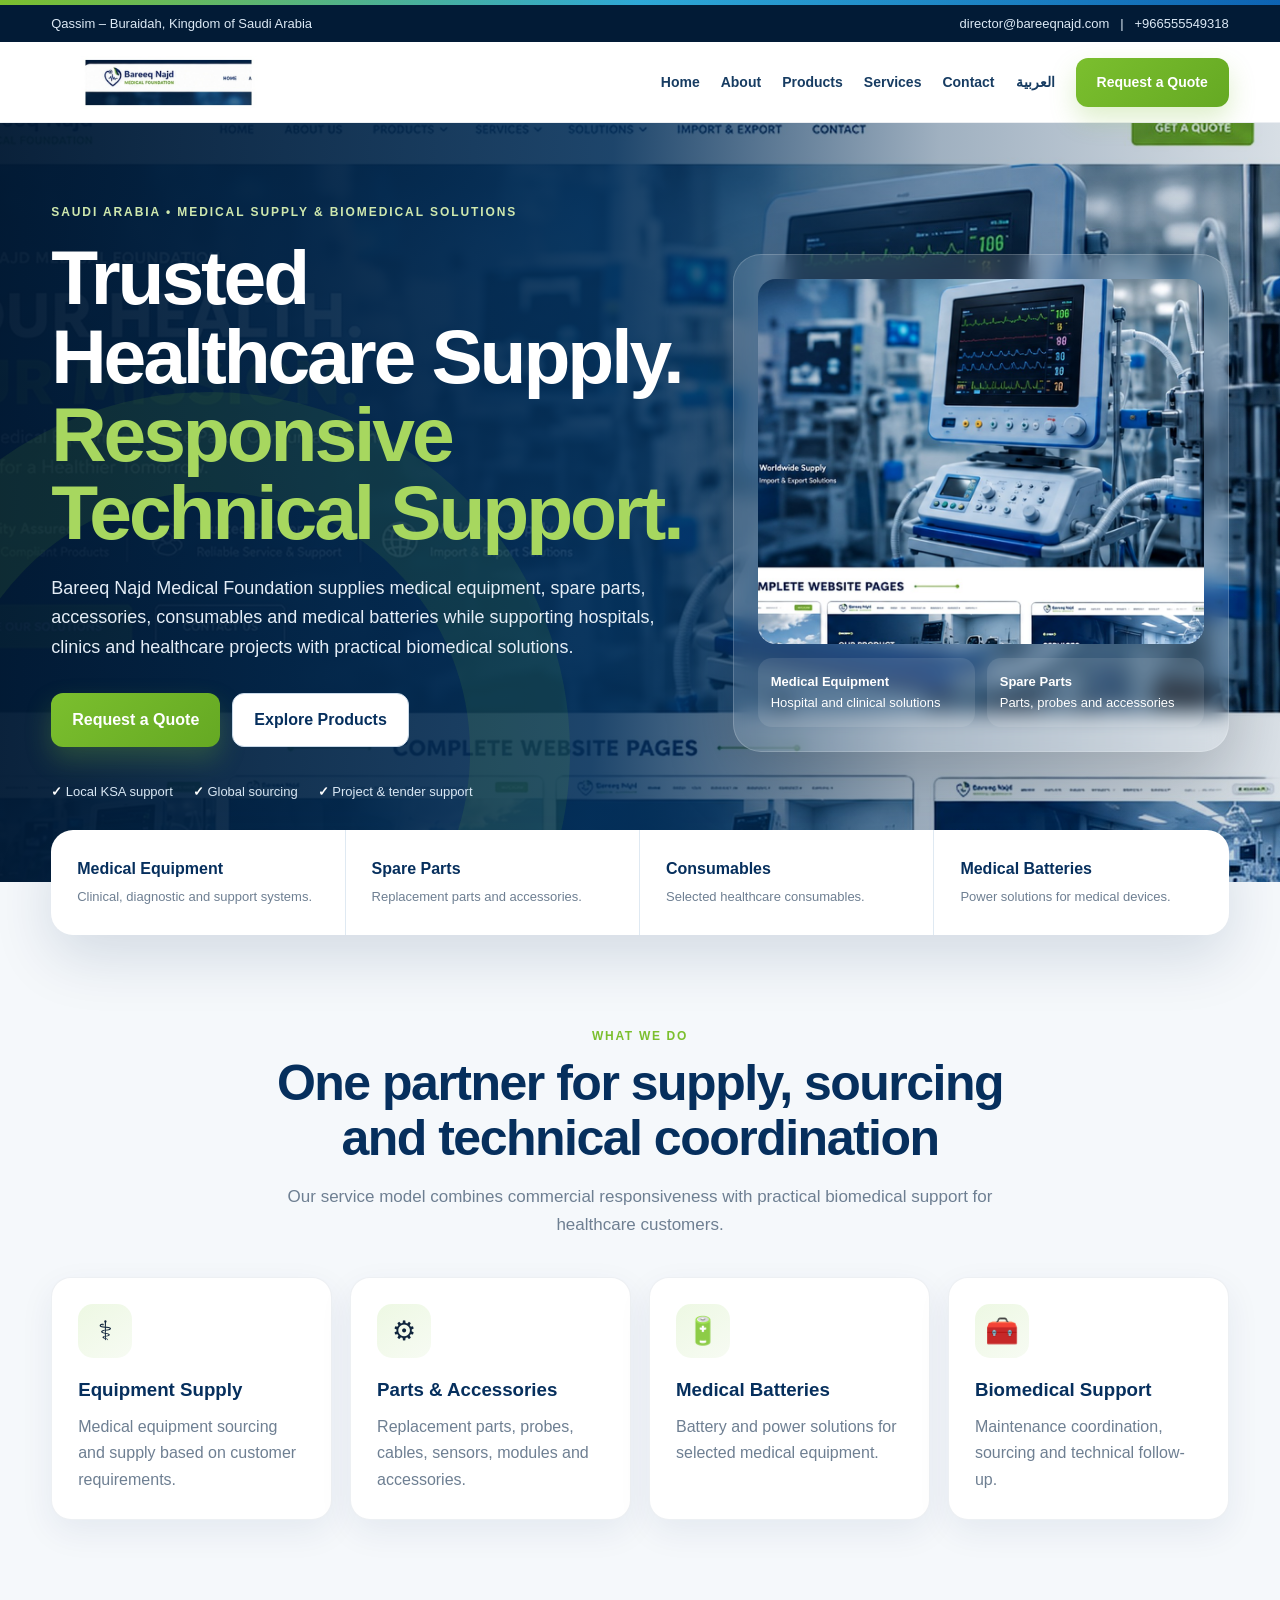
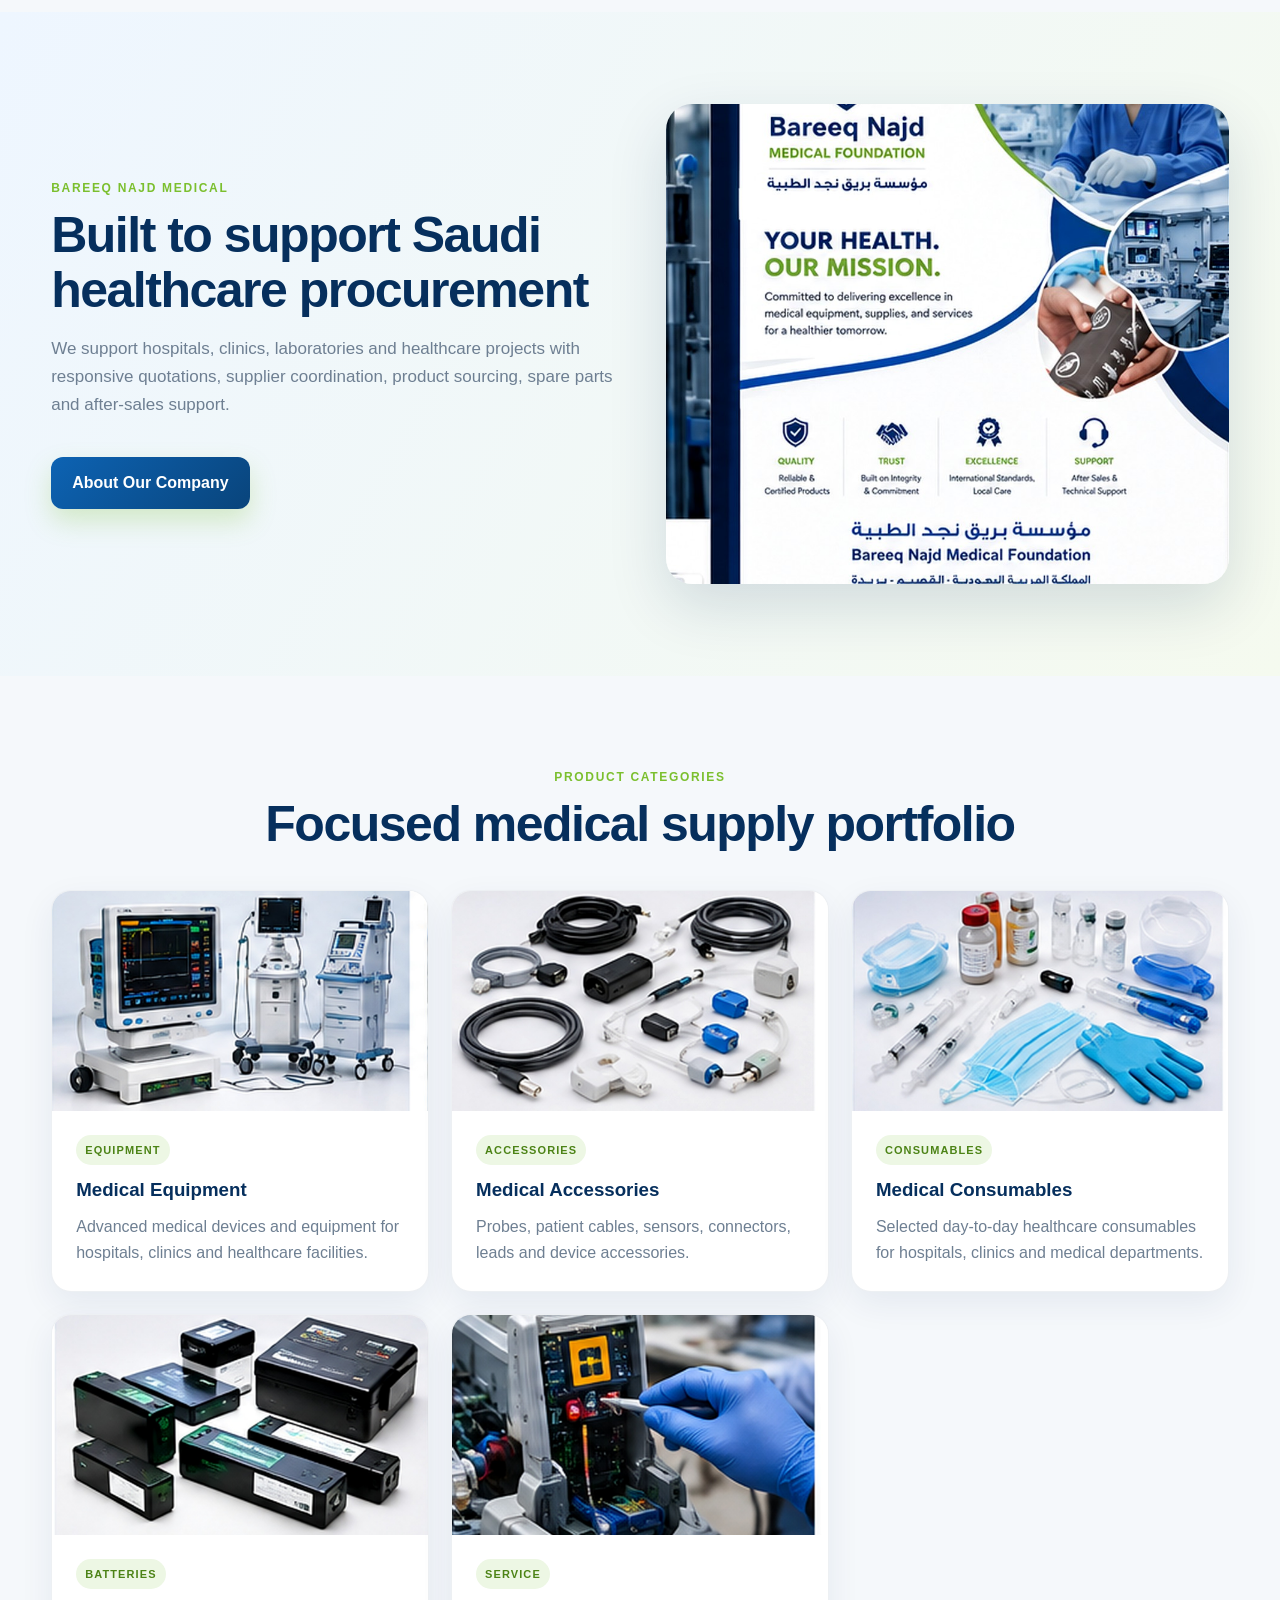
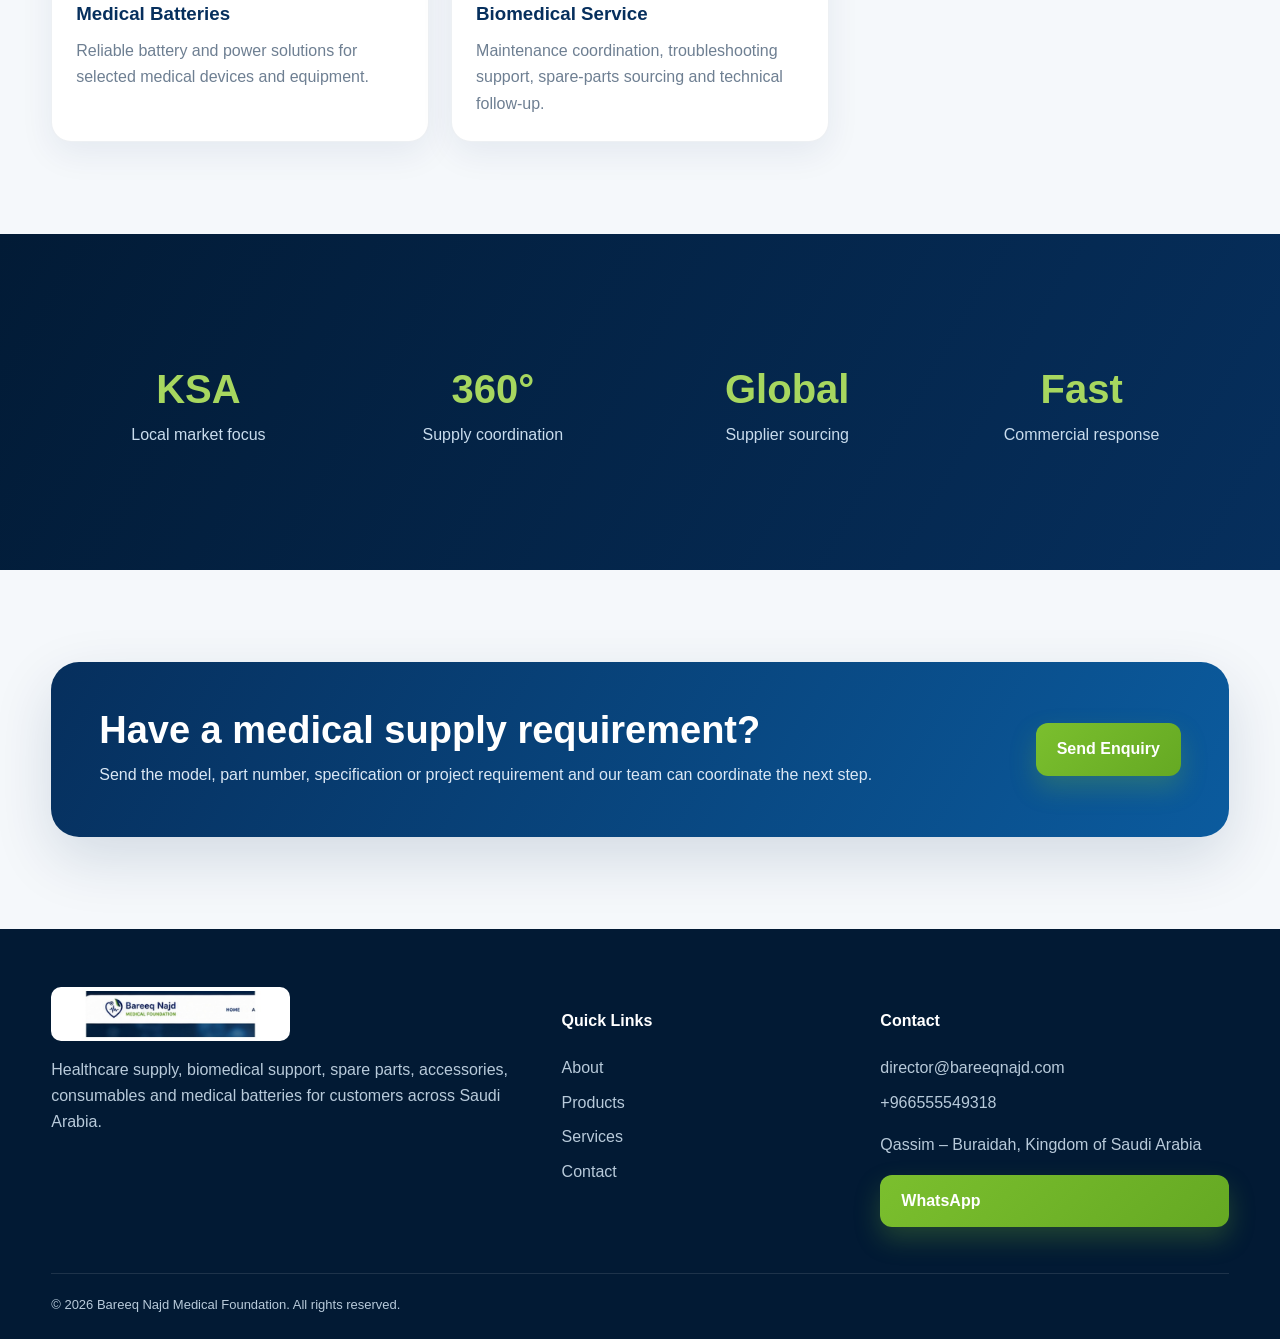
==== index.html @ 255cd8e2 "Add files via upload" ====
<!doctype html><html lang="en"><head>
<meta charset="utf-8"><meta name="viewport" content="width=device-width,initial-scale=1">
<title>Home | Bareeq Najd Medical Foundation</title>
<meta name="description" content="Medical equipment, spare parts, accessories, consumables, medical batteries and biomedical supply solutions in Saudi Arabia.">
<meta property="og:title" content="Home | Bareeq Najd Medical Foundation">
<meta property="og:description" content="Medical equipment, spare parts, accessories, consumables, medical batteries and biomedical supply solutions in Saudi Arabia.">
<meta property="og:type" content="website">
<meta property="og:image" content="https://bareeqnajd.com/hero.jpg">
<link rel="canonical" href="https://bareeqnajd.com/">
<style>
:root{
  --navy:#062f5d;--navy2:#021b36;--blue:#0d63b3;--cyan:#2ea8d7;
  --green:#7bbf2e;--lime:#a7d75f;--ink:#10253d;--muted:#6e7f92;
  --bg:#f5f8fb;--card:#fff;--line:#dfe9f2;--radius:22px;
  --shadow:0 22px 60px rgba(5,45,86,.14);
}
*{box-sizing:border-box}html{scroll-behavior:smooth}body{margin:0;font-family:Inter,Segoe UI,Arial,sans-serif;background:var(--bg);color:var(--ink);line-height:1.65}
a{text-decoration:none;color:inherit}img{display:block;max-width:100%}.container{width:min(1180px,92%);margin:auto}
.topline{height:5px;background:linear-gradient(90deg,var(--green),var(--cyan),var(--blue))}
.topbar{background:var(--navy2);color:#dce9f5;font-size:13px}.topbar .container{display:flex;justify-content:space-between;gap:20px;padding:8px 0;flex-wrap:wrap}
.nav{position:sticky;top:0;z-index:100;background:rgba(255,255,255,.92);backdrop-filter:blur(16px);border-bottom:1px solid rgba(6,47,93,.08)}
.nav-inner{height:80px;display:flex;align-items:center;justify-content:space-between;gap:22px}.brand img{height:53px;width:auto;border-radius:10px}
.links{display:flex;align-items:center;gap:21px;font-size:14px;font-weight:800;color:#173c62}.links a:hover{color:var(--green)}
.menu{display:none;background:none;border:0;font-size:28px}.btn{display:inline-flex;align-items:center;justify-content:center;padding:13px 21px;border-radius:12px;background:linear-gradient(135deg,var(--green),#65a923);color:#fff;font-weight:900;border:0;box-shadow:0 12px 26px rgba(123,191,46,.25);transition:.2s}
.btn:hover{transform:translateY(-2px)}.btn.secondary{background:#fff;color:var(--navy);border:1px solid #c9d9e8;box-shadow:none}.btn.blue{background:linear-gradient(135deg,var(--blue),#09447b)}
.hero{min-height:720px;display:flex;align-items:center;color:#fff;position:relative;overflow:hidden;background:
linear-gradient(92deg,rgba(2,26,52,.97) 0%,rgba(5,49,91,.90) 47%,rgba(5,49,91,.38) 72%,rgba(5,49,91,.14) 100%),
url('hero.jpg') center/cover}
.hero:before{content:"";position:absolute;inset:auto auto -230px -150px;width:520px;height:520px;border-radius:50%;border:100px solid rgba(123,191,46,.10)}
.hero-grid{position:relative;z-index:2;display:grid;grid-template-columns:1.12fr .88fr;align-items:center;gap:50px}.hero-copy{padding:80px 0}.eyebrow{font-size:12px;letter-spacing:.16em;text-transform:uppercase;color:#cfe8ae;font-weight:900}
.hero h1{font-size:clamp(44px,6vw,78px);line-height:1.02;letter-spacing:-.04em;margin:15px 0 22px}.hero h1 span{color:var(--lime)}.hero p{font-size:18px;color:#e4edf6;max-width:700px}
.hero-actions{display:flex;gap:12px;flex-wrap:wrap;margin-top:30px}.trust{display:flex;gap:20px;flex-wrap:wrap;margin-top:34px;color:#d8e7f4;font-size:13px}.trust b{color:#fff}
.hero-panel{background:rgba(255,255,255,.11);border:1px solid rgba(255,255,255,.18);backdrop-filter:blur(10px);border-radius:28px;padding:24px;box-shadow:0 25px 70px rgba(0,0,0,.18)}
.hero-panel img{border-radius:18px;height:365px;width:100%;object-fit:cover}.mini-grid{display:grid;grid-template-columns:1fr 1fr;gap:12px;margin-top:14px}.mini{background:rgba(255,255,255,.10);padding:13px;border-radius:14px;font-size:13px}.mini strong{display:block;color:#fff}
.quick-wrap{margin-top:-52px;position:relative;z-index:5}.quick-grid{display:grid;grid-template-columns:repeat(4,1fr);background:white;border-radius:22px;box-shadow:var(--shadow);overflow:hidden}.quick{padding:26px;border-right:1px solid var(--line)}.quick:last-child{border:0}.quick b{display:block;color:var(--navy);font-size:16px}.quick span{font-size:13px;color:var(--muted)}
section{padding:92px 0}.kicker{color:var(--green);font-weight:900;text-transform:uppercase;letter-spacing:.14em;font-size:12px}.section-head{max-width:760px;margin-bottom:38px}.section-head.center{text-align:center;margin-left:auto;margin-right:auto}.section-head h2{font-size:clamp(32px,4vw,50px);line-height:1.1;color:var(--navy);margin:9px 0 14px;letter-spacing:-.03em}.section-head p{color:var(--muted);font-size:17px}
.grid3{display:grid;grid-template-columns:repeat(3,1fr);gap:22px}.grid4{display:grid;grid-template-columns:repeat(4,1fr);gap:18px}.card{background:#fff;border:1px solid rgba(6,47,93,.07);border-radius:20px;padding:26px;box-shadow:0 12px 34px rgba(6,47,93,.07);transition:.25s}.card:hover{transform:translateY(-6px);box-shadow:var(--shadow)}
.icon{width:54px;height:54px;border-radius:15px;background:linear-gradient(145deg,#edf8e3,#f7fbf3);display:grid;place-items:center;font-size:27px;margin-bottom:17px}.card h3{margin:0 0 8px;color:var(--navy)}.card p{margin:0;color:var(--muted)}
.split{display:grid;grid-template-columns:1fr 1fr;gap:52px;align-items:center}.split img{border-radius:26px;box-shadow:var(--shadow);height:480px;width:100%;object-fit:cover}.soft{background:linear-gradient(120deg,#eef6ff,#f5faef)}
.product{padding:0;overflow:hidden}.product img{height:220px;width:100%;object-fit:cover}.product .pad{padding:24px}.tag{display:inline-block;font-size:11px;text-transform:uppercase;letter-spacing:.1em;background:#edf7e4;color:#4c8316;padding:6px 9px;border-radius:999px;font-weight:900;margin-bottom:10px}
.stats{background:linear-gradient(120deg,var(--navy2),var(--navy));color:#fff}.stats-grid{display:grid;grid-template-columns:repeat(4,1fr);text-align:center}.stat{padding:30px}.stat b{display:block;font-size:40px;color:var(--lime)}.stat span{color:#c9dced}
.cta{background:linear-gradient(120deg,#062f5d,#0b5b9e);color:#fff;border-radius:28px;padding:48px;display:flex;justify-content:space-between;align-items:center;gap:30px;box-shadow:var(--shadow)}.cta h2{font-size:38px;line-height:1.1;margin:0 0 10px}.cta p{margin:0;color:#dbe8f5}
.page-hero{padding:105px 0 85px;color:#fff;background:linear-gradient(110deg,rgba(2,27,54,.96),rgba(8,72,128,.76)),url('equipment.jpg') center/cover}.page-hero h1{font-size:54px;margin:8px 0 12px}.page-hero p{max-width:740px;color:#dceaf7}
.contact-grid{display:grid;grid-template-columns:.85fr 1.15fr;gap:30px}.contact-card,.form-card{background:#fff;border-radius:22px;padding:30px;box-shadow:var(--shadow)}input,textarea{width:100%;padding:13px 14px;border:1px solid #cbd9e6;border-radius:11px;font:inherit;margin:7px 0 15px}textarea{min-height:140px}
.footer{background:#021a34;color:#b8cada;padding:58px 0 24px}.footer-grid{display:grid;grid-template-columns:1.35fr .8fr 1fr;gap:40px}.footer h4{color:#fff}.footer a{display:block;margin:8px 0}.footer .logo{height:54px;border-radius:10px;margin-bottom:16px}.copy{border-top:1px solid rgba(255,255,255,.11);margin-top:38px;padding-top:20px;font-size:13px}
@media(max-width:930px){.links{display:none;position:absolute;top:80px;left:0;right:0;background:#fff;padding:20px;flex-direction:column;align-items:flex-start}.links.open{display:flex}.menu{display:block}.hero-grid,.split,.contact-grid,.footer-grid{grid-template-columns:1fr}.hero-panel{display:none}.quick-grid,.grid4,.stats-grid{grid-template-columns:repeat(2,1fr)}.grid3{grid-template-columns:1fr 1fr}}
@media(max-width:600px){.quick-grid,.grid4,.stats-grid,.grid3{grid-template-columns:1fr}.hero{min-height:610px}.hero h1{font-size:44px}.page-hero h1{font-size:42px}.topbar .container{display:block}.cta{flex-direction:column;align-items:flex-start}}
</style></head><body>
<div class="topline"></div>
<div class="topbar"><div class="container"><span>Qassim – Buraidah, Kingdom of Saudi Arabia</span><span>director@bareeqnajd.com &nbsp; | &nbsp; +966555549318</span></div></div>
<nav class="nav"><div class="container nav-inner">
<a class="brand" href="index.html"><img src="logo.jpg" alt="Bareeq Najd Medical Foundation"></a>
<button class="menu" aria-label="Menu">☰</button>
<div class="links">
<a href="index.html">Home</a><a href="about.html">About</a><a href="products.html">Products</a><a href="services.html">Services</a><a href="contact.html">Contact</a><a href="ar.html">العربية</a>
<a class="btn" href="contact.html">Request a Quote</a>
</div></div></nav>

<header class="hero"><div class="container hero-grid"><div class="hero-copy">
<div class="eyebrow">Saudi Arabia • Medical Supply & Biomedical Solutions</div>
<h1>Trusted Healthcare Supply.<br><span>Responsive Technical Support.</span></h1>
<p>Bareeq Najd Medical Foundation supplies medical equipment, spare parts, accessories, consumables and medical batteries while supporting hospitals, clinics and healthcare projects with practical biomedical solutions.</p>
<div class="hero-actions"><a class="btn" href="contact.html">Request a Quote</a><a class="btn secondary" href="products.html">Explore Products</a></div>
<div class="trust"><span><b>✓</b> Local KSA support</span><span><b>✓</b> Global sourcing</span><span><b>✓</b> Project & tender support</span></div>
</div><div class="hero-panel"><img src="equipment.jpg" alt="Medical equipment"><div class="mini-grid"><div class="mini"><strong>Medical Equipment</strong>Hospital and clinical solutions</div><div class="mini"><strong>Spare Parts</strong>Parts, probes and accessories</div></div></div></div></header>
<div class="container quick-wrap"><div class="quick-grid">
<div class="quick"><b>Medical Equipment</b><span>Clinical, diagnostic and support systems.</span></div>
<div class="quick"><b>Spare Parts</b><span>Replacement parts and accessories.</span></div>
<div class="quick"><b>Consumables</b><span>Selected healthcare consumables.</span></div>
<div class="quick"><b>Medical Batteries</b><span>Power solutions for medical devices.</span></div>
</div></div>
<section><div class="container"><div class="section-head center"><div class="kicker">What we do</div><h2>One partner for supply, sourcing and technical coordination</h2><p>Our service model combines commercial responsiveness with practical biomedical support for healthcare customers.</p></div>
<div class="grid4">
<div class="card"><div class="icon">⚕</div><h3>Equipment Supply</h3><p>Medical equipment sourcing and supply based on customer requirements.</p></div>
<div class="card"><div class="icon">⚙</div><h3>Parts & Accessories</h3><p>Replacement parts, probes, cables, sensors, modules and accessories.</p></div>
<div class="card"><div class="icon">🔋</div><h3>Medical Batteries</h3><p>Battery and power solutions for selected medical equipment.</p></div>
<div class="card"><div class="icon">🧰</div><h3>Biomedical Support</h3><p>Maintenance coordination, sourcing and technical follow-up.</p></div>
</div></div></section>
<section class="soft"><div class="container split"><div><div class="section-head"><div class="kicker">Bareeq Najd Medical</div><h2>Built to support Saudi healthcare procurement</h2><p>We support hospitals, clinics, laboratories and healthcare projects with responsive quotations, supplier coordination, product sourcing, spare parts and after-sales support.</p></div><a class="btn blue" href="about.html">About Our Company</a></div><img src="clinical.jpg" alt="Clinical healthcare environment"></div></section>
<section><div class="container"><div class="section-head center"><div class="kicker">Product categories</div><h2>Focused medical supply portfolio</h2></div>

<div class="grid3">
<div class="card product"><img src="equipment-category.jpg" alt="Medical equipment"><div class="pad"><span class="tag">Equipment</span><h3>Medical Equipment</h3><p>Advanced medical devices and equipment for hospitals, clinics and healthcare facilities.</p></div></div>
<div class="card product"><img src="accessories.jpg" alt="Medical accessories"><div class="pad"><span class="tag">Accessories</span><h3>Medical Accessories</h3><p>Probes, patient cables, sensors, connectors, leads and device accessories.</p></div></div>
<div class="card product"><img src="consumables.jpg" alt="Medical consumables"><div class="pad"><span class="tag">Consumables</span><h3>Medical Consumables</h3><p>Selected day-to-day healthcare consumables for hospitals, clinics and medical departments.</p></div></div>
<div class="card product"><img src="batteries.jpg" alt="Medical batteries"><div class="pad"><span class="tag">Batteries</span><h3>Medical Batteries</h3><p>Reliable battery and power solutions for selected medical devices and equipment.</p></div></div>
<div class="card product"><img src="service.jpg" alt="Biomedical service"><div class="pad"><span class="tag">Service</span><h3>Biomedical Service</h3><p>Maintenance coordination, troubleshooting support, spare-parts sourcing and technical follow-up.</p></div></div>
</div></div></section>
<section class="stats"><div class="container stats-grid"><div class="stat"><b>KSA</b><span>Local market focus</span></div><div class="stat"><b>360°</b><span>Supply coordination</span></div><div class="stat"><b>Global</b><span>Supplier sourcing</span></div><div class="stat"><b>Fast</b><span>Commercial response</span></div></div></section>
<section><div class="container"><div class="cta"><div><h2>Have a medical supply requirement?</h2><p>Send the model, part number, specification or project requirement and our team can coordinate the next step.</p></div><a class="btn" href="contact.html">Send Enquiry</a></div></div></section>

<footer class="footer"><div class="container"><div class="footer-grid">
<div><img class="logo" src="logo.jpg"><p>Healthcare supply, biomedical support, spare parts, accessories, consumables and medical batteries for customers across Saudi Arabia.</p></div>
<div><h4>Quick Links</h4><a href="about.html">About</a><a href="products.html">Products</a><a href="services.html">Services</a><a href="contact.html">Contact</a></div>
<div><h4>Contact</h4><a href="mailto:director@bareeqnajd.com">director@bareeqnajd.com</a><a href="tel:+966555549318">+966555549318</a><p>Qassim – Buraidah, Kingdom of Saudi Arabia</p><a class="btn" href="https://wa.me/966555549318" target="_blank">WhatsApp</a></div>
</div><div class="copy">© <span data-year></span> Bareeq Najd Medical Foundation. All rights reserved.</div></div></footer>
<script>
document.querySelector('.menu')?.addEventListener('click',()=>document.querySelector('.links')?.classList.toggle('open'));
document.querySelectorAll('[data-year]').forEach(x=>x.textContent=new Date().getFullYear());
</script>
</body></html>
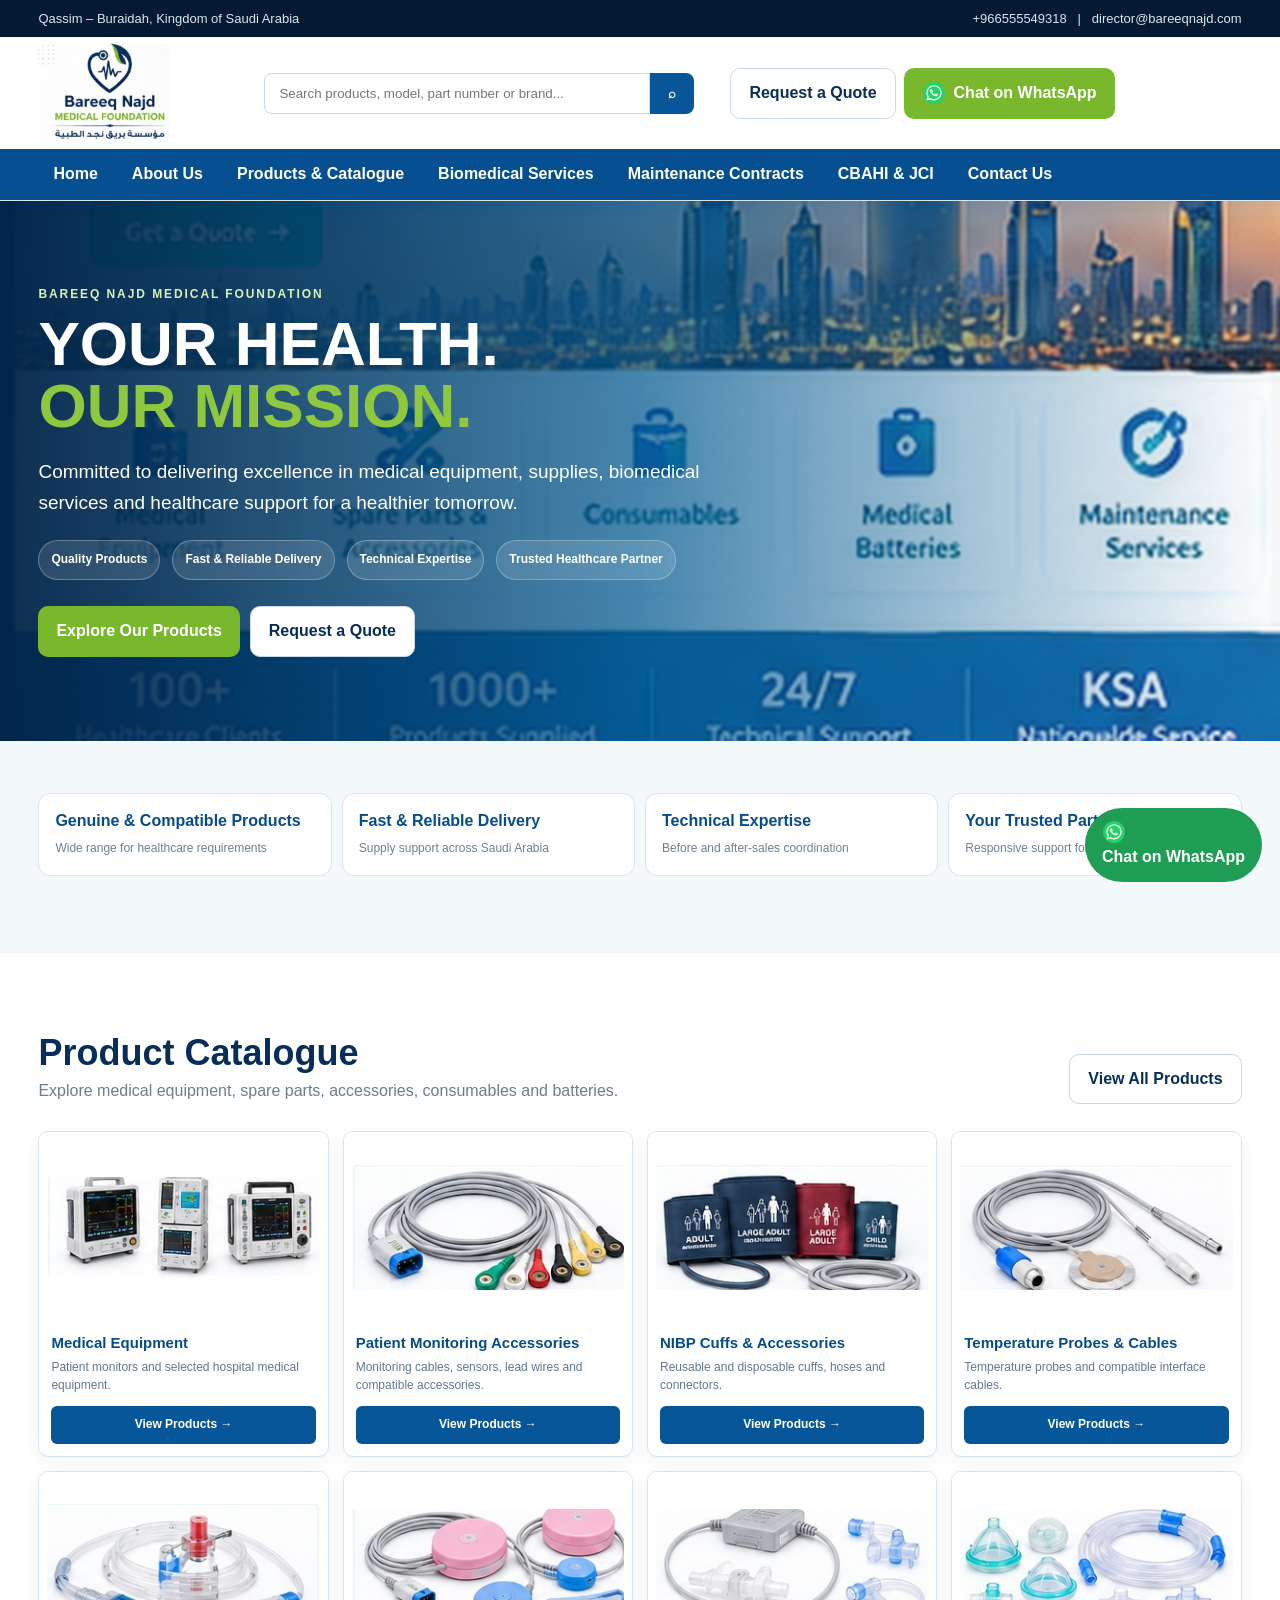
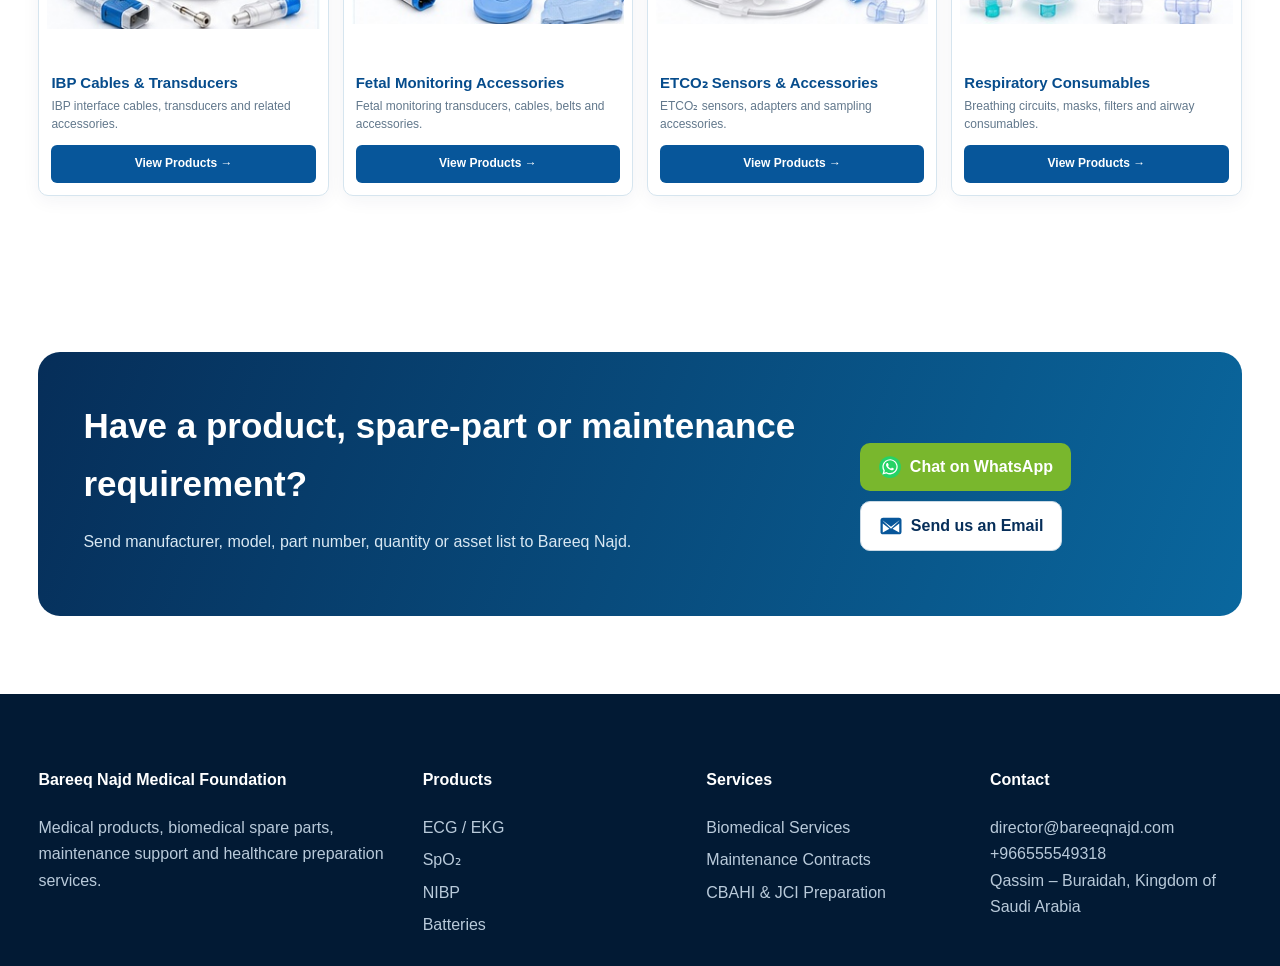
==== commit 981471b6: "Add files via upload" ====
--- a/index.html
+++ b/index.html
@@ -1,101 +1,44 @@
-<!doctype html><html lang="en"><head>
-<meta charset="utf-8"><meta name="viewport" content="width=device-width,initial-scale=1">
-<title>Home | Bareeq Najd Medical Foundation</title>
-<meta name="description" content="Medical equipment, spare parts, accessories, consumables, medical batteries and biomedical supply solutions in Saudi Arabia.">
-<meta property="og:title" content="Home | Bareeq Najd Medical Foundation">
-<meta property="og:description" content="Medical equipment, spare parts, accessories, consumables, medical batteries and biomedical supply solutions in Saudi Arabia.">
-<meta property="og:type" content="website">
-<meta property="og:image" content="https://bareeqnajd.com/hero.jpg">
-<link rel="canonical" href="https://bareeqnajd.com/">
-<style>
-:root{
-  --navy:#062f5d;--navy2:#021b36;--blue:#0d63b3;--cyan:#2ea8d7;
-  --green:#7bbf2e;--lime:#a7d75f;--ink:#10253d;--muted:#6e7f92;
-  --bg:#f5f8fb;--card:#fff;--line:#dfe9f2;--radius:22px;
-  --shadow:0 22px 60px rgba(5,45,86,.14);
-}
-*{box-sizing:border-box}html{scroll-behavior:smooth}body{margin:0;font-family:Inter,Segoe UI,Arial,sans-serif;background:var(--bg);color:var(--ink);line-height:1.65}
-a{text-decoration:none;color:inherit}img{display:block;max-width:100%}.container{width:min(1180px,92%);margin:auto}
-.topline{height:5px;background:linear-gradient(90deg,var(--green),var(--cyan),var(--blue))}
-.topbar{background:var(--navy2);color:#dce9f5;font-size:13px}.topbar .container{display:flex;justify-content:space-between;gap:20px;padding:8px 0;flex-wrap:wrap}
-.nav{position:sticky;top:0;z-index:100;background:rgba(255,255,255,.92);backdrop-filter:blur(16px);border-bottom:1px solid rgba(6,47,93,.08)}
-.nav-inner{height:80px;display:flex;align-items:center;justify-content:space-between;gap:22px}.brand img{height:53px;width:auto;border-radius:10px}
-.links{display:flex;align-items:center;gap:21px;font-size:14px;font-weight:800;color:#173c62}.links a:hover{color:var(--green)}
-.menu{display:none;background:none;border:0;font-size:28px}.btn{display:inline-flex;align-items:center;justify-content:center;padding:13px 21px;border-radius:12px;background:linear-gradient(135deg,var(--green),#65a923);color:#fff;font-weight:900;border:0;box-shadow:0 12px 26px rgba(123,191,46,.25);transition:.2s}
-.btn:hover{transform:translateY(-2px)}.btn.secondary{background:#fff;color:var(--navy);border:1px solid #c9d9e8;box-shadow:none}.btn.blue{background:linear-gradient(135deg,var(--blue),#09447b)}
-.hero{min-height:720px;display:flex;align-items:center;color:#fff;position:relative;overflow:hidden;background:
-linear-gradient(92deg,rgba(2,26,52,.97) 0%,rgba(5,49,91,.90) 47%,rgba(5,49,91,.38) 72%,rgba(5,49,91,.14) 100%),
-url('hero.jpg') center/cover}
-.hero:before{content:"";position:absolute;inset:auto auto -230px -150px;width:520px;height:520px;border-radius:50%;border:100px solid rgba(123,191,46,.10)}
-.hero-grid{position:relative;z-index:2;display:grid;grid-template-columns:1.12fr .88fr;align-items:center;gap:50px}.hero-copy{padding:80px 0}.eyebrow{font-size:12px;letter-spacing:.16em;text-transform:uppercase;color:#cfe8ae;font-weight:900}
-.hero h1{font-size:clamp(44px,6vw,78px);line-height:1.02;letter-spacing:-.04em;margin:15px 0 22px}.hero h1 span{color:var(--lime)}.hero p{font-size:18px;color:#e4edf6;max-width:700px}
-.hero-actions{display:flex;gap:12px;flex-wrap:wrap;margin-top:30px}.trust{display:flex;gap:20px;flex-wrap:wrap;margin-top:34px;color:#d8e7f4;font-size:13px}.trust b{color:#fff}
-.hero-panel{background:rgba(255,255,255,.11);border:1px solid rgba(255,255,255,.18);backdrop-filter:blur(10px);border-radius:28px;padding:24px;box-shadow:0 25px 70px rgba(0,0,0,.18)}
-.hero-panel img{border-radius:18px;height:365px;width:100%;object-fit:cover}.mini-grid{display:grid;grid-template-columns:1fr 1fr;gap:12px;margin-top:14px}.mini{background:rgba(255,255,255,.10);padding:13px;border-radius:14px;font-size:13px}.mini strong{display:block;color:#fff}
-.quick-wrap{margin-top:-52px;position:relative;z-index:5}.quick-grid{display:grid;grid-template-columns:repeat(4,1fr);background:white;border-radius:22px;box-shadow:var(--shadow);overflow:hidden}.quick{padding:26px;border-right:1px solid var(--line)}.quick:last-child{border:0}.quick b{display:block;color:var(--navy);font-size:16px}.quick span{font-size:13px;color:var(--muted)}
-section{padding:92px 0}.kicker{color:var(--green);font-weight:900;text-transform:uppercase;letter-spacing:.14em;font-size:12px}.section-head{max-width:760px;margin-bottom:38px}.section-head.center{text-align:center;margin-left:auto;margin-right:auto}.section-head h2{font-size:clamp(32px,4vw,50px);line-height:1.1;color:var(--navy);margin:9px 0 14px;letter-spacing:-.03em}.section-head p{color:var(--muted);font-size:17px}
-.grid3{display:grid;grid-template-columns:repeat(3,1fr);gap:22px}.grid4{display:grid;grid-template-columns:repeat(4,1fr);gap:18px}.card{background:#fff;border:1px solid rgba(6,47,93,.07);border-radius:20px;padding:26px;box-shadow:0 12px 34px rgba(6,47,93,.07);transition:.25s}.card:hover{transform:translateY(-6px);box-shadow:var(--shadow)}
-.icon{width:54px;height:54px;border-radius:15px;background:linear-gradient(145deg,#edf8e3,#f7fbf3);display:grid;place-items:center;font-size:27px;margin-bottom:17px}.card h3{margin:0 0 8px;color:var(--navy)}.card p{margin:0;color:var(--muted)}
-.split{display:grid;grid-template-columns:1fr 1fr;gap:52px;align-items:center}.split img{border-radius:26px;box-shadow:var(--shadow);height:480px;width:100%;object-fit:cover}.soft{background:linear-gradient(120deg,#eef6ff,#f5faef)}
-.product{padding:0;overflow:hidden}.product img{height:220px;width:100%;object-fit:cover}.product .pad{padding:24px}.tag{display:inline-block;font-size:11px;text-transform:uppercase;letter-spacing:.1em;background:#edf7e4;color:#4c8316;padding:6px 9px;border-radius:999px;font-weight:900;margin-bottom:10px}
-.stats{background:linear-gradient(120deg,var(--navy2),var(--navy));color:#fff}.stats-grid{display:grid;grid-template-columns:repeat(4,1fr);text-align:center}.stat{padding:30px}.stat b{display:block;font-size:40px;color:var(--lime)}.stat span{color:#c9dced}
-.cta{background:linear-gradient(120deg,#062f5d,#0b5b9e);color:#fff;border-radius:28px;padding:48px;display:flex;justify-content:space-between;align-items:center;gap:30px;box-shadow:var(--shadow)}.cta h2{font-size:38px;line-height:1.1;margin:0 0 10px}.cta p{margin:0;color:#dbe8f5}
-.page-hero{padding:105px 0 85px;color:#fff;background:linear-gradient(110deg,rgba(2,27,54,.96),rgba(8,72,128,.76)),url('equipment.jpg') center/cover}.page-hero h1{font-size:54px;margin:8px 0 12px}.page-hero p{max-width:740px;color:#dceaf7}
-.contact-grid{display:grid;grid-template-columns:.85fr 1.15fr;gap:30px}.contact-card,.form-card{background:#fff;border-radius:22px;padding:30px;box-shadow:var(--shadow)}input,textarea{width:100%;padding:13px 14px;border:1px solid #cbd9e6;border-radius:11px;font:inherit;margin:7px 0 15px}textarea{min-height:140px}
-.footer{background:#021a34;color:#b8cada;padding:58px 0 24px}.footer-grid{display:grid;grid-template-columns:1.35fr .8fr 1fr;gap:40px}.footer h4{color:#fff}.footer a{display:block;margin:8px 0}.footer .logo{height:54px;border-radius:10px;margin-bottom:16px}.copy{border-top:1px solid rgba(255,255,255,.11);margin-top:38px;padding-top:20px;font-size:13px}
-@media(max-width:930px){.links{display:none;position:absolute;top:80px;left:0;right:0;background:#fff;padding:20px;flex-direction:column;align-items:flex-start}.links.open{display:flex}.menu{display:block}.hero-grid,.split,.contact-grid,.footer-grid{grid-template-columns:1fr}.hero-panel{display:none}.quick-grid,.grid4,.stats-grid{grid-template-columns:repeat(2,1fr)}.grid3{grid-template-columns:1fr 1fr}}
-@media(max-width:600px){.quick-grid,.grid4,.stats-grid,.grid3{grid-template-columns:1fr}.hero{min-height:610px}.hero h1{font-size:44px}.page-hero h1{font-size:42px}.topbar .container{display:block}.cta{flex-direction:column;align-items:flex-start}}
-</style></head><body>
-<div class="topline"></div>
-<div class="topbar"><div class="container"><span>Qassim – Buraidah, Kingdom of Saudi Arabia</span><span>director@bareeqnajd.com &nbsp; | &nbsp; +966555549318</span></div></div>
-<nav class="nav"><div class="container nav-inner">
-<a class="brand" href="index.html"><img src="logo.jpg" alt="Bareeq Najd Medical Foundation"></a>
-<button class="menu" aria-label="Menu">☰</button>
-<div class="links">
-<a href="index.html">Home</a><a href="about.html">About</a><a href="products.html">Products</a><a href="services.html">Services</a><a href="contact.html">Contact</a><a href="ar.html">العربية</a>
-<a class="btn" href="contact.html">Request a Quote</a>
-</div></div></nav>
+<!doctype html><html><head><meta charset="utf-8"><meta name="viewport" content="width=device-width,initial-scale=1"><title>Bareeq Najd Medical Foundation</title><style>/*
+Theme Name: Bareeq Najd Premium
+Theme URI: https://bareeqnajd.com/
+Author: Bareeq Najd Medical Foundation
+Description: Premium healthcare supply, biomedical engineering, maintenance and accreditation-preparation WordPress theme.
+Version: 3.0.0
+Requires at least: 6.0
+Requires PHP: 7.4
+Text Domain: bareeq-najd
+*/
+:root{--navy:#062e59;--deep:#031a32;--blue:#0869b7;--cyan:#0aa7a7;--green:#79b72d;--ice:#f3f8fb;--white:#fff;--ink:#13273d;--muted:#6c7d8d;--line:#dbe6ef;--shadow:0 20px 55px rgba(3,42,78,.13)}
+*{box-sizing:border-box}html{scroll-behavior:smooth}body{margin:0;background:#fff;color:var(--ink);font-family:Inter,Segoe UI,Arial,sans-serif;line-height:1.65}a{text-decoration:none;color:inherit}img{max-width:100%;display:block}.wrap{width:min(1280px,94%);margin:auto}
+.top{background:var(--deep);color:#d8e7f3;font-size:13px}.top .wrap{display:flex;justify-content:space-between;gap:20px;padding:8px 0;flex-wrap:wrap}.header{background:#fff;position:sticky;top:0;z-index:999;border-bottom:1px solid var(--line);box-shadow:0 3px 15px rgba(0,0,0,.035)}.admin-bar .header{top:32px}.headrow{min-height:84px;display:flex;align-items:center;gap:24px}.brand{display:flex;align-items:center;gap:11px;min-width:300px;font-weight:900;color:var(--navy)}.brand img,.brand .custom-logo{height:55px;width:auto;border-radius:9px}.nav{display:flex;gap:4px;align-items:center;flex:1;justify-content:center}.nav a{padding:11px 10px;font-size:14px;font-weight:800;color:#29435d;border-radius:8px}.nav a:hover{background:#edf6fa;color:var(--cyan)}.head-actions{display:flex;gap:8px}.btn{display:inline-flex;align-items:center;justify-content:center;padding:11px 18px;border-radius:10px;background:var(--cyan);color:#fff!important;font-weight:900;border:0;cursor:pointer}.btn.green{background:var(--green)}.btn.light{background:#fff;color:var(--navy)!important;border:1px solid #cad9e5}.catnav{background:var(--navy);color:#fff}.catnav .wrap{display:flex;overflow:auto}.catnav a{padding:12px 14px;white-space:nowrap;font-size:13px;font-weight:800}.catnav a:hover{background:rgba(255,255,255,.1)}
+.hero{min-height:680px;display:flex;align-items:center;color:#fff;background-size:cover;background-position:center}.hero-copy{max-width:850px;padding:95px 0}.eyebrow{font-size:12px;letter-spacing:.16em;text-transform:uppercase;font-weight:900;color:#d8f1bb}.hero h1{font-size:clamp(48px,6vw,78px);line-height:1.02;margin:10px 0 20px}.hero p{max-width:770px;font-size:19px;color:#e3edf6}.hero-buttons{display:flex;gap:10px;flex-wrap:wrap;margin-top:26px}.trust{display:grid;grid-template-columns:repeat(4,1fr);gap:14px;margin-top:-42px;position:relative;z-index:3}.trust-card{background:#fff;border:1px solid var(--line);border-radius:15px;padding:20px;box-shadow:var(--shadow)}.trust-card b{display:block;color:var(--navy);font-size:16px}.trust-card span{font-size:12px;color:var(--muted)}
+.section{padding:78px 0}.soft{background:var(--ice)}.section-head{display:flex;justify-content:space-between;align-items:end;gap:20px;margin-bottom:27px}.section-head h2{margin:0;color:var(--navy);font-size:36px;line-height:1.15}.section-head p{margin:5px 0 0;color:var(--muted);max-width:720px}.departments{display:grid;grid-template-columns:repeat(4,1fr);gap:17px}.dept{background:#fff;border:1px solid var(--line);border-radius:16px;padding:21px;box-shadow:0 8px 26px rgba(4,45,86,.05);transition:.2s}.dept:hover{transform:translateY(-4px);box-shadow:var(--shadow)}.dept .num{font-size:11px;color:var(--cyan);font-weight:900}.dept h3{color:var(--navy);margin:7px 0}.dept p{font-size:13px;color:var(--muted);margin:0}.cards{display:grid;grid-template-columns:repeat(4,1fr);gap:18px}.card{background:#fff;border:1px solid var(--line);border-radius:17px;overflow:hidden;box-shadow:0 10px 30px rgba(3,42,78,.07);transition:.2s}.card:hover{transform:translateY(-5px);box-shadow:var(--shadow)}.card img{height:215px;width:100%;object-fit:cover}.card-body{padding:19px}.tag{display:inline-block;background:#eaf6e5;color:#4d821c;padding:5px 8px;border-radius:999px;font-size:10px;font-weight:900;text-transform:uppercase}.card h3{color:var(--navy);font-size:17px;margin:8px 0}.card p{font-size:13px;color:var(--muted)}.meta{font-size:11px;color:#577188;margin-bottom:13px}
+.split{display:grid;grid-template-columns:1fr 1fr;gap:45px;align-items:center}.split img{width:100%;height:480px;object-fit:cover;border-radius:20px;box-shadow:var(--shadow)}.split h2{font-size:40px;color:var(--navy);line-height:1.15;margin:0 0 15px}.ticks{display:grid;grid-template-columns:1fr 1fr;gap:10px;margin:20px 0}.tick{background:#f4f9fb;border:1px solid var(--line);padding:12px;border-radius:10px;font-size:13px;font-weight:700}
+.pagehero{padding:115px 0 85px;color:#fff;background-size:cover;background-position:center}.pagehero h1{font-size:54px;line-height:1.08;margin:0 0 10px}.pagehero p{max-width:800px;font-size:18px}.three{display:grid;grid-template-columns:repeat(3,1fr);gap:18px}.box{background:#fff;border:1px solid var(--line);border-radius:16px;padding:23px}.box h3{margin:0 0 8px;color:var(--navy)}.box p{margin:0;color:var(--muted)}
+.catalog{display:grid;grid-template-columns:260px 1fr;gap:26px}.sidebar{background:#fff;border:1px solid var(--line);border-radius:16px;padding:18px;height:max-content;position:sticky;top:155px}.sidebar h3{color:var(--navy);margin-top:0}.sidebar button{display:block;width:100%;border:0;background:none;text-align:left;padding:9px 0;border-bottom:1px solid #edf2f6;cursor:pointer}.sidebar button.active{color:var(--cyan);font-weight:900}.toolbar{display:flex;gap:10px;flex-wrap:wrap;margin-bottom:18px}.toolbar input,.toolbar select{padding:12px;border:1px solid #c9d8e5;border-radius:9px;background:#fff}.toolbar input{flex:1;min-width:250px}.notice{background:#fff7d9;border:1px solid #ead676;border-radius:10px;padding:15px}.gallery{display:grid;grid-template-columns:repeat(3,1fr);gap:15px}.gallery img{width:100%;height:250px;object-fit:cover;border-radius:15px}.contact{display:grid;grid-template-columns:.8fr 1.2fr;gap:24px}.entry-content{margin-top:25px}.entry-content input,.entry-content textarea,.entry-content select{max-width:100%;padding:12px;border:1px solid #cad8e5;border-radius:8px}
+.cta{background:linear-gradient(110deg,var(--navy),#0a679e);color:#fff;border-radius:22px;padding:45px;display:flex;justify-content:space-between;align-items:center;gap:25px}.cta h2{margin:0;font-size:35px}.cta p{color:#d9e8f3}.footer{background:#021a34;color:#b9cada;padding:52px 0 22px}.footer-grid{display:grid;grid-template-columns:1.4fr 1fr 1fr 1fr;gap:32px}.footer h4{color:#fff}.footer a{display:block;margin:6px 0}.copy{border-top:1px solid rgba(255,255,255,.1);margin-top:28px;padding-top:17px;font-size:13px}.wa{position:fixed;right:18px;bottom:18px;background:#1f9d55;color:#fff!important;padding:12px 17px;border-radius:999px;font-weight:900;z-index:999}
+@media(max-width:1080px){.nav{display:none}.departments{grid-template-columns:repeat(3,1fr)}.cards{grid-template-columns:repeat(3,1fr)}.catalog{grid-template-columns:1fr}.sidebar{position:static}.footer-grid{grid-template-columns:repeat(2,1fr)}}
+@media(max-width:782px){.admin-bar .header{top:46px}}
+@media(max-width:720px){.brand span{display:none}.brand{min-width:auto}.head-actions .light{display:none}.trust,.departments,.cards,.three,.split,.gallery,.contact,.footer-grid{grid-template-columns:1fr}.hero{min-height:590px}.hero h1{font-size:44px}.trust{margin-top:20px}.pagehero h1{font-size:42px}.cta{display:block;padding:30px}}
 
-<header class="hero"><div class="container hero-grid"><div class="hero-copy">
-<div class="eyebrow">Saudi Arabia • Medical Supply & Biomedical Solutions</div>
-<h1>Trusted Healthcare Supply.<br><span>Responsive Technical Support.</span></h1>
-<p>Bareeq Najd Medical Foundation supplies medical equipment, spare parts, accessories, consumables and medical batteries while supporting hospitals, clinics and healthcare projects with practical biomedical solutions.</p>
-<div class="hero-actions"><a class="btn" href="contact.html">Request a Quote</a><a class="btn secondary" href="products.html">Explore Products</a></div>
-<div class="trust"><span><b>✓</b> Local KSA support</span><span><b>✓</b> Global sourcing</span><span><b>✓</b> Project & tender support</span></div>
-</div><div class="hero-panel"><img src="equipment.jpg" alt="Medical equipment"><div class="mini-grid"><div class="mini"><strong>Medical Equipment</strong>Hospital and clinical solutions</div><div class="mini"><strong>Spare Parts</strong>Parts, probes and accessories</div></div></div></div></header>
-<div class="container quick-wrap"><div class="quick-grid">
-<div class="quick"><b>Medical Equipment</b><span>Clinical, diagnostic and support systems.</span></div>
-<div class="quick"><b>Spare Parts</b><span>Replacement parts and accessories.</span></div>
-<div class="quick"><b>Consumables</b><span>Selected healthcare consumables.</span></div>
-<div class="quick"><b>Medical Batteries</b><span>Power solutions for medical devices.</span></div>
-</div></div>
-<section><div class="container"><div class="section-head center"><div class="kicker">What we do</div><h2>One partner for supply, sourcing and technical coordination</h2><p>Our service model combines commercial responsiveness with practical biomedical support for healthcare customers.</p></div>
-<div class="grid4">
-<div class="card"><div class="icon">⚕</div><h3>Equipment Supply</h3><p>Medical equipment sourcing and supply based on customer requirements.</p></div>
-<div class="card"><div class="icon">⚙</div><h3>Parts & Accessories</h3><p>Replacement parts, probes, cables, sensors, modules and accessories.</p></div>
-<div class="card"><div class="icon">🔋</div><h3>Medical Batteries</h3><p>Battery and power solutions for selected medical equipment.</p></div>
-<div class="card"><div class="icon">🧰</div><h3>Biomedical Support</h3><p>Maintenance coordination, sourcing and technical follow-up.</p></div>
-</div></div></section>
-<section class="soft"><div class="container split"><div><div class="section-head"><div class="kicker">Bareeq Najd Medical</div><h2>Built to support Saudi healthcare procurement</h2><p>We support hospitals, clinics, laboratories and healthcare projects with responsive quotations, supplier coordination, product sourcing, spare parts and after-sales support.</p></div><a class="btn blue" href="about.html">About Our Company</a></div><img src="clinical.jpg" alt="Clinical healthcare environment"></div></section>
-<section><div class="container"><div class="section-head center"><div class="kicker">Product categories</div><h2>Focused medical supply portfolio</h2></div>
+.brand{min-width:360px!important}.brand img{height:70px!important;max-width:330px!important;object-fit:contain!important;background:#fff!important}.headrow{min-height:98px!important}
+@media(max-width:720px){.brand{min-width:auto!important}.brand img{height:58px!important;max-width:230px!important}}
 
-<div class="grid3">
-<div class="card product"><img src="equipment-category.jpg" alt="Medical equipment"><div class="pad"><span class="tag">Equipment</span><h3>Medical Equipment</h3><p>Advanced medical devices and equipment for hospitals, clinics and healthcare facilities.</p></div></div>
-<div class="card product"><img src="accessories.jpg" alt="Medical accessories"><div class="pad"><span class="tag">Accessories</span><h3>Medical Accessories</h3><p>Probes, patient cables, sensors, connectors, leads and device accessories.</p></div></div>
-<div class="card product"><img src="consumables.jpg" alt="Medical consumables"><div class="pad"><span class="tag">Consumables</span><h3>Medical Consumables</h3><p>Selected day-to-day healthcare consumables for hospitals, clinics and medical departments.</p></div></div>
-<div class="card product"><img src="batteries.jpg" alt="Medical batteries"><div class="pad"><span class="tag">Batteries</span><h3>Medical Batteries</h3><p>Reliable battery and power solutions for selected medical devices and equipment.</p></div></div>
-<div class="card product"><img src="service.jpg" alt="Biomedical service"><div class="pad"><span class="tag">Service</span><h3>Biomedical Service</h3><p>Maintenance coordination, troubleshooting support, spare-parts sourcing and technical follow-up.</p></div></div>
-</div></div></section>
-<section class="stats"><div class="container stats-grid"><div class="stat"><b>KSA</b><span>Local market focus</span></div><div class="stat"><b>360°</b><span>Supply coordination</span></div><div class="stat"><b>Global</b><span>Supplier sourcing</span></div><div class="stat"><b>Fast</b><span>Commercial response</span></div></div></section>
-<section><div class="container"><div class="cta"><div><h2>Have a medical supply requirement?</h2><p>Send the model, part number, specification or project requirement and our team can coordinate the next step.</p></div><a class="btn" href="contact.html">Send Enquiry</a></div></div></section>
+/* 2026 catalogue redesign */
+.brand{min-width:330px!important}.brand img{height:72px!important;max-width:330px!important;width:auto!important;object-fit:contain!important}
+.header-search{flex:1;display:flex;max-width:430px;margin:0 12px}.header-search input{width:100%;border:1px solid #c7d8e7;border-radius:8px 0 0 8px;padding:12px 14px}.header-search button{border:0;background:#07569a;color:white;padding:0 18px;border-radius:0 8px 8px 0;font-weight:900}
+.catalog-hero{background:linear-gradient(100deg,#f7fbff,#eaf5fb);padding:34px 0;border-bottom:1px solid #d9e8f1}.catalog-hero h1{font-size:40px;color:#064c8c;margin:0}.catalog-hero p{margin:3px 0;color:#315f85;font-weight:700}
+.benefits{display:grid;grid-template-columns:repeat(4,1fr);gap:10px;margin-top:18px}.benefit{background:#fff;border:1px solid #d8e6ef;border-radius:12px;padding:14px 16px}.benefit b{display:block;color:#064c8c}.benefit span{font-size:12px;color:#6b8195}
+.catalog-grid{display:grid;grid-template-columns:repeat(5,1fr);gap:10px}.catalog-card{background:#fff;border:1px solid #d6e5ef;border-radius:10px;overflow:hidden;display:flex;flex-direction:column;box-shadow:0 5px 18px rgba(3,42,78,.05)}.catalog-card img{width:100%;height:175px;object-fit:contain;background:#fff;padding:8px}.catalog-card .inside{padding:12px;display:flex;flex-direction:column;flex:1}.catalog-card h3{font-size:15px;line-height:1.25;color:#064c8c;margin:0 0 6px}.catalog-card p{font-size:12px;line-height:1.45;color:#62788c;margin:0 0 12px;flex:1}.catalog-card .btn{padding:9px 12px;border-radius:6px;background:#07569a;font-size:12px}
+.home-product-grid{display:grid;grid-template-columns:repeat(4,1fr);gap:14px}
+.home-product-grid .catalog-card img{height:190px}
+.hero-new{min-height:540px;background:linear-gradient(90deg,rgba(2,37,73,.96),rgba(5,91,145,.74),rgba(255,255,255,.08)),url('home-hero.jpg') center/cover;display:flex;align-items:center;color:#fff}.hero-new h1{font-size:62px;line-height:1.0;margin:8px 0 15px}.hero-new h1 em{font-style:normal;color:#8fc83e}.hero-new p{font-size:19px;max-width:690px}.mission-badges{display:flex;gap:12px;flex-wrap:wrap;margin:22px 0}.mission-badges span{background:rgba(255,255,255,.12);border:1px solid rgba(255,255,255,.28);padding:9px 12px;border-radius:999px;font-weight:800;font-size:12px}
+@media(max-width:1100px){.catalog-grid{grid-template-columns:repeat(3,1fr)}.benefits,.home-product-grid{grid-template-columns:repeat(2,1fr)}.header-search{display:none}}
+@media(max-width:650px){.catalog-grid,.benefits,.home-product-grid{grid-template-columns:1fr}.hero-new h1{font-size:44px}.brand img{max-width:240px!important;height:60px!important}}
 
-<footer class="footer"><div class="container"><div class="footer-grid">
-<div><img class="logo" src="logo.jpg"><p>Healthcare supply, biomedical support, spare parts, accessories, consumables and medical batteries for customers across Saudi Arabia.</p></div>
-<div><h4>Quick Links</h4><a href="about.html">About</a><a href="products.html">Products</a><a href="services.html">Services</a><a href="contact.html">Contact</a></div>
-<div><h4>Contact</h4><a href="mailto:director@bareeqnajd.com">director@bareeqnajd.com</a><a href="tel:+966555549318">+966555549318</a><p>Qassim – Buraidah, Kingdom of Saudi Arabia</p><a class="btn" href="https://wa.me/966555549318" target="_blank">WhatsApp</a></div>
-</div><div class="copy">© <span data-year></span> Bareeq Najd Medical Foundation. All rights reserved.</div></div></footer>
-<script>
-document.querySelector('.menu')?.addEventListener('click',()=>document.querySelector('.links')?.classList.toggle('open'));
-document.querySelectorAll('[data-year]').forEach(x=>x.textContent=new Date().getFullYear());
-</script>
-</body></html>+.brand{min-width:190px!important;display:flex!important;justify-content:flex-start!important}.brand img{height:100px!important;max-width:180px!important;width:auto!important;object-fit:contain!important;background:#fff!important}.headrow{min-height:112px!important}
+.feature3{display:grid;grid-template-columns:repeat(3,1fr);gap:18px}.feature-photo{position:relative;min-height:330px;border-radius:18px;overflow:hidden;box-shadow:0 10px 28px rgba(4,50,91,.12);background:#fff}.feature-photo img{width:100%;height:330px;object-fit:cover}.feature-overlay{position:absolute;left:0;right:0;bottom:0;padding:52px 22px 22px;background:linear-gradient(transparent,rgba(3,34,67,.94));color:#fff}.feature-overlay h3{font-size:24px;margin:0 0 7px}.feature-overlay p{margin:0 0 14px;color:#e7f2fb}.feature-overlay .btn{background:#fff;color:#07569a}@media(max-width:850px){.feature3{grid-template-columns:1fr}.brand img{height:82px!important;max-width:150px!important}}
+.contact-icon{width:24px;height:24px;object-fit:contain;vertical-align:middle;margin-right:8px}.icon-btn{display:inline-flex!important;align-items:center!important;justify-content:center!important}</style></head><body><div class="top"><div class="wrap"><span>Qassim – Buraidah, Kingdom of Saudi Arabia</span><span>+966555549318 &nbsp; | &nbsp; director@bareeqnajd.com</span></div></div><header class="header"><div class="wrap headrow"><a class="brand" href="index.html"><img src="bareeq-logo-official.png" alt="Bareeq Najd Medical Foundation"></a><div class="header-search"><input placeholder="Search products, model, part number or brand..."><button onclick="location.href='products.html'">⌕</button></div><div class="head-actions"><a class="btn light" href="contact.html">Request a Quote</a><a class="btn green" href="https://wa.me/966555549318"><img class="contact-icon" src="whatsapp-icon.svg" alt="">Chat on WhatsApp</a></div></div><nav style="background:#064f91;color:white"><div class="wrap" style="display:flex;gap:4px;overflow:auto"><a style="padding:12px 15px;font-weight:800" href="index.html">Home</a><a style="padding:12px 15px;font-weight:800" href="about.html">About Us</a><a style="padding:12px 15px;font-weight:800" href="products.html">Products & Catalogue</a><a style="padding:12px 15px;font-weight:800" href="services.html">Biomedical Services</a><a style="padding:12px 15px;font-weight:800" href="maintenance.html">Maintenance Contracts</a><a style="padding:12px 15px;font-weight:800" href="quality.html">CBAHI & JCI</a><a style="padding:12px 15px;font-weight:800" href="contact.html">Contact Us</a></div></nav></header><section class="hero-new"><div class="wrap"><div style="max-width:780px"><div class="eyebrow">BAREEQ NAJD MEDICAL FOUNDATION</div><h1>YOUR HEALTH.<br><em>OUR MISSION.</em></h1><p>Committed to delivering excellence in medical equipment, supplies, biomedical services and healthcare support for a healthier tomorrow.</p><div class="mission-badges"><span>Quality Products</span><span>Fast & Reliable Delivery</span><span>Technical Expertise</span><span>Trusted Healthcare Partner</span></div><div class="hero-buttons"><a class="btn green" href="products.html">Explore Our Products</a><a class="btn light" href="contact.html">Request a Quote</a></div></div></div></section>
+<section class="section soft" style="padding-top:34px"><div class="wrap"><div class="benefits"><div class="benefit"><b>Genuine & Compatible Products</b><span>Wide range for healthcare requirements</span></div><div class="benefit"><b>Fast & Reliable Delivery</b><span>Supply support across Saudi Arabia</span></div><div class="benefit"><b>Technical Expertise</b><span>Before and after-sales coordination</span></div><div class="benefit"><b>Your Trusted Partner</b><span>Responsive support for healthcare facilities</span></div></div></div></section>
+<section class="section"><div class="wrap"><div class="section-head"><div><h2>Product Catalogue</h2><p>Explore medical equipment, spare parts, accessories, consumables and batteries.</p></div><a class="btn light" href="products.html">View All Products</a></div><div class="home-product-grid"><article class="catalog-card"><img src="equipment-category-new.jpg" alt="Medical Equipment"><div class="inside"><h3>Medical Equipment</h3><p>Patient monitors and selected hospital medical equipment.</p><a class="btn" href="products.html">View Products →</a></div></article><article class="catalog-card"><img src="ecg-category.jpg" alt="Patient Monitoring Accessories"><div class="inside"><h3>Patient Monitoring Accessories</h3><p>Monitoring cables, sensors, lead wires and compatible accessories.</p><a class="btn" href="products.html">View Products →</a></div></article><article class="catalog-card"><img src="nibp-category.jpg" alt="NIBP Cuffs &amp; Accessories"><div class="inside"><h3>NIBP Cuffs & Accessories</h3><p>Reusable and disposable cuffs, hoses and connectors.</p><a class="btn" href="products.html">View Products →</a></div></article><article class="catalog-card"><img src="temperature-category.jpg" alt="Temperature Probes &amp; Cables"><div class="inside"><h3>Temperature Probes & Cables</h3><p>Temperature probes and compatible interface cables.</p><a class="btn" href="products.html">View Products →</a></div></article><article class="catalog-card"><img src="ibp-category.jpg" alt="IBP Cables &amp; Transducers"><div class="inside"><h3>IBP Cables & Transducers</h3><p>IBP interface cables, transducers and related accessories.</p><a class="btn" href="products.html">View Products →</a></div></article><article class="catalog-card"><img src="fetal-category.jpg" alt="Fetal Monitoring Accessories"><div class="inside"><h3>Fetal Monitoring Accessories</h3><p>Fetal monitoring transducers, cables, belts and accessories.</p><a class="btn" href="products.html">View Products →</a></div></article><article class="catalog-card"><img src="etco2-category.jpg" alt="ETCO₂ Sensors &amp; Accessories"><div class="inside"><h3>ETCO₂ Sensors & Accessories</h3><p>ETCO₂ sensors, adapters and sampling accessories.</p><a class="btn" href="products.html">View Products →</a></div></article><article class="catalog-card"><img src="respiratory-category.jpg" alt="Respiratory Consumables"><div class="inside"><h3>Respiratory Consumables</h3><p>Breathing circuits, masks, filters and airway consumables.</p><a class="btn" href="products.html">View Products →</a></div></article></div></div></section><section class="section"><div class="wrap"><div class="cta"><div><h2>Have a product, spare-part or maintenance requirement?</h2><p>Send manufacturer, model, part number, quantity or asset list to Bareeq Najd.</p></div><div class="hero-buttons"><a class="btn green" href="https://wa.me/966555549318"><img class="contact-icon" src="whatsapp-icon.svg" alt="">Chat on WhatsApp</a><a class="btn light" href="mailto:director@bareeqnajd.com"><img class="contact-icon" src="email-icon.svg" alt="">Send us an Email</a></div></div></div></section>
+<footer class="footer"><div class="wrap"><div class="footer-grid"><div><h4>Bareeq Najd Medical Foundation</h4><p>Medical products, biomedical spare parts, maintenance support and healthcare preparation services.</p></div><div><h4>Products</h4><a href="products.html">ECG / EKG</a><a href="products.html">SpO₂</a><a href="products.html">NIBP</a><a href="products.html">Batteries</a></div><div><h4>Services</h4><a href="services.html">Biomedical Services</a><a href="maintenance.html">Maintenance Contracts</a><a href="quality.html">CBAHI & JCI Preparation</a></div><div><h4>Contact</h4><p>director@bareeqnajd.com<br>+966555549318<br>Qassim – Buraidah, Kingdom of Saudi Arabia</p></div></div></div></footer><a class="wa" href="https://wa.me/966555549318"><img class="contact-icon" src="whatsapp-icon.svg" alt="">Chat on WhatsApp</a></body></html>
